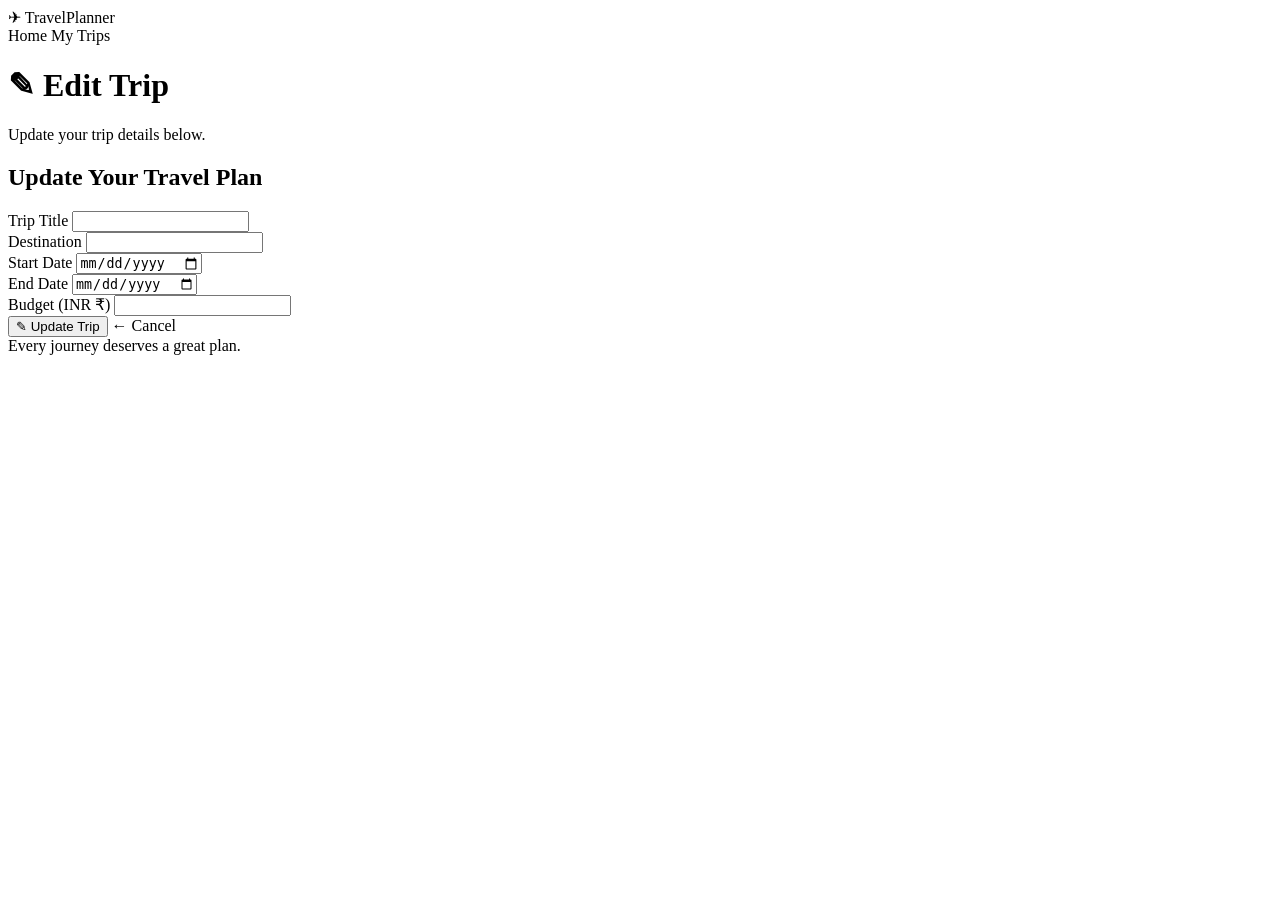
==== src/main/resources/templates/trip-form.html @ 225fa2ee "Initial commit: Travel Planner" ====
<!DOCTYPE html>
<html xmlns:th="http://www.thymeleaf.org">
<head>
    <meta charset="UTF-8">
    <meta name="viewport" content="width=device-width, initial-scale=1">
    <title>Edit Trip | Travel Planner</title>
    <link rel="stylesheet" th:href="@{/style.css}">
</head>
<body>

<nav class="navbar">
    <a class="brand" th:href="@{/}">✈ Travel<span>Planner</span></a>
    <div class="nav-links">
        <a th:href="@{/}">Home</a>
        <a th:href="@{/trips}">My Trips</a>
    </div>
</nav>

<header class="form-banner">
    <h1>✎ Edit Trip</h1>
    <p>Update your trip details below.</p>
</header>

<main>
    <form class="form-card"
          th:action="@{/trips/update/{id}(id=${trip.id})}"
          th:object="${trip}" method="post">

        <h2>Update Your Travel Plan</h2>

        <div class="form-group">
            <label for="title">Trip Title</label>
            <input id="title" type="text" th:field="*{title}" required>
        </div>

        <div class="form-group">
            <label for="destination">Destination</label>
            <input id="destination" type="text"
                   th:field="*{destination}" required>
        </div>

        <div class="form-row">
            <div class="form-group">
                <label for="startDate">Start Date</label>
                <input id="startDate" type="date"
                       th:field="*{startDate}" required>
            </div>

            <div class="form-group">
                <label for="endDate">End Date</label>
                <input id="endDate" type="date"
                       th:field="*{endDate}" required>
            </div>
        </div>

        <div class="form-group">
            <label for="budget">Budget (INR ₹)</label>
            <input id="budget" type="number" min="0" step="0.01"
                   th:field="*{budget}" required>
        </div>

        <div class="form-actions">
            <button class="btn btn-blue" type="submit">✎ Update Trip</button>
            <a class="btn btn-light" th:href="@{/trips}">← Cancel</a>
        </div>

    </form>
</main>

<footer class="footer">Every journey deserves a great plan.</footer>

</body>
</html>
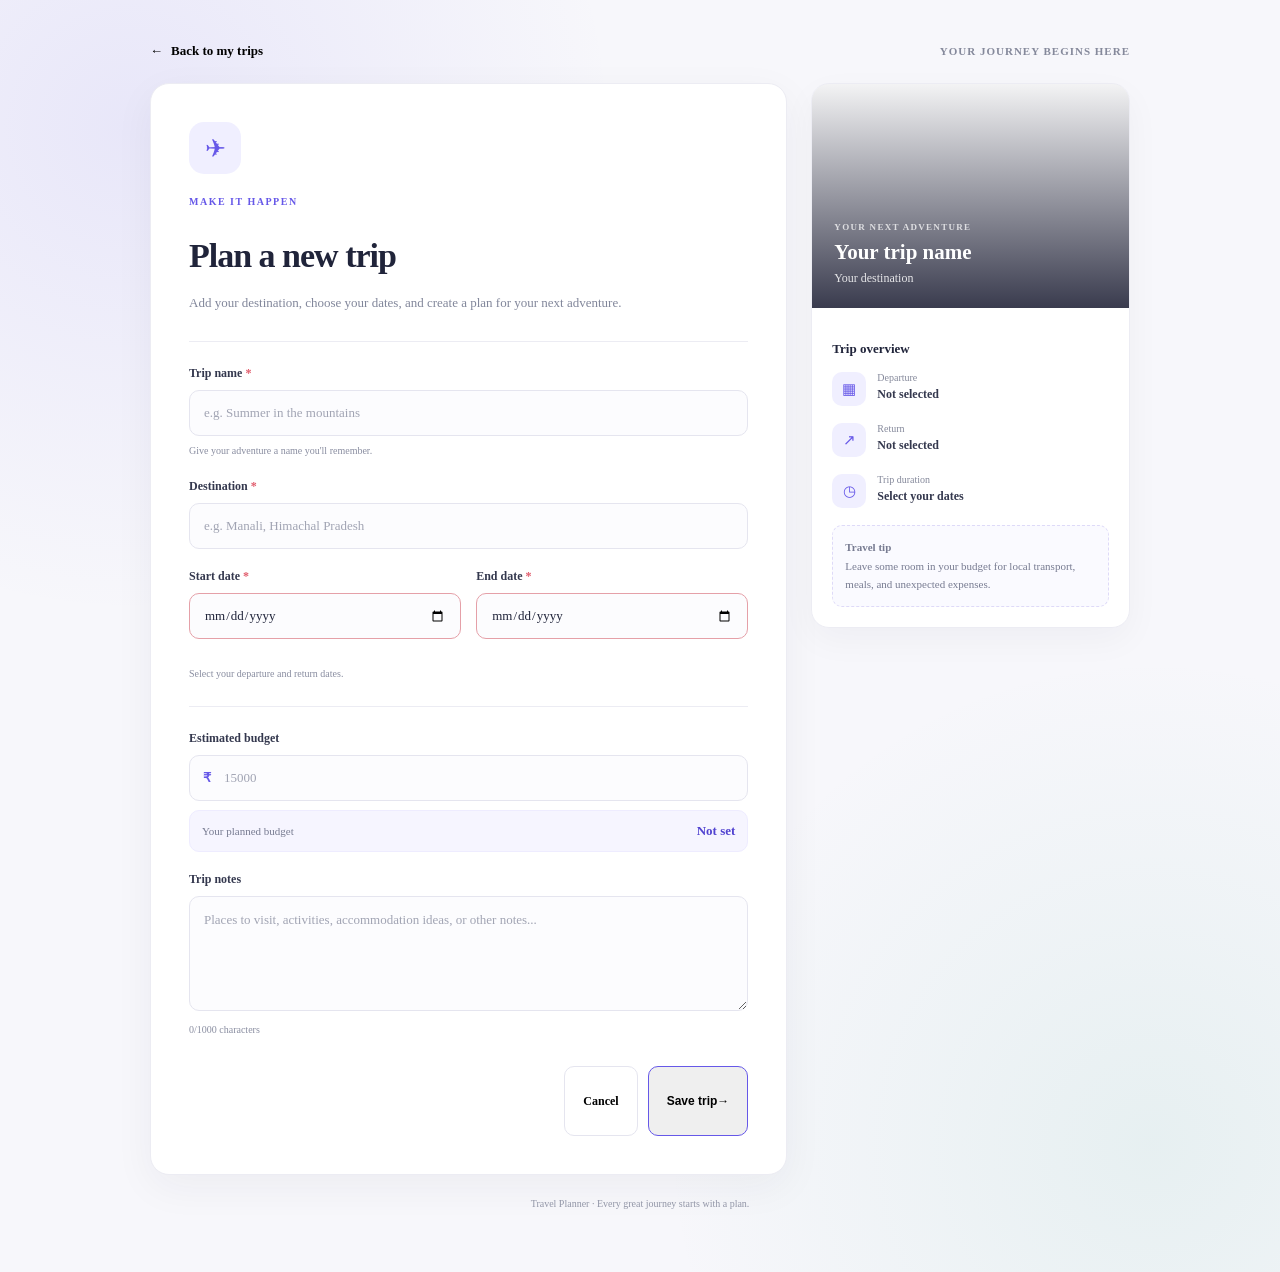
==== commit 50e91b7d: "Upgrade Wanderly Travel Planner" ====
--- a/src/main/resources/templates/trip-form.html
+++ b/src/main/resources/templates/trip-form.html
@@ -1,74 +1,823 @@
 
 <!DOCTYPE html>
-<html xmlns:th="http://www.thymeleaf.org">
+<html lang="en" xmlns:th="http://www.thymeleaf.org">
 <head>
     <meta charset="UTF-8">
     <meta name="viewport" content="width=device-width, initial-scale=1">
-    <title>Edit Trip | Travel Planner</title>
+
+    <title th:text="${pageTitle} + ' | Travel Planner'">Plan a Trip | Travel Planner</title>
+
     <link rel="stylesheet" th:href="@{/style.css}">
+
+    <style>
+        .form-page {
+            min-height: 100vh;
+            padding: 35px 18px 55px;
+            background:
+                radial-gradient(circle at 10% 10%, rgba(102, 88, 232, 0.10), transparent 30%),
+                radial-gradient(circle at 90% 90%, rgba(86, 174, 154, 0.10), transparent 30%),
+                #f7f7fb;
+        }
+
+        .form-wrapper {
+            width: 100%;
+            max-width: 980px;
+            margin: 0 auto;
+        }
+
+        .form-back-row {
+            display: flex;
+            align-items: center;
+            justify-content: space-between;
+            gap: 15px;
+            margin-bottom: 24px;
+        }
+
+        .form-back-row .back-link {
+            display: inline-flex;
+            align-items: center;
+            gap: 8px;
+            font-size: 13px;
+            font-weight: 700;
+        }
+
+        .form-step-label {
+            color: #85899b;
+            font-size: 11px;
+            font-weight: 700;
+            letter-spacing: 1px;
+            text-transform: uppercase;
+        }
+
+        .form-layout {
+            display: grid;
+            grid-template-columns: minmax(0, 1.6fr) minmax(230px, 0.8fr);
+            align-items: start;
+            gap: 24px;
+        }
+
+        .form-card {
+            min-width: 0;
+            padding: clamp(23px, 4vw, 38px);
+            background: #fff;
+            border: 1px solid #ececf3;
+            border-radius: 19px;
+            box-shadow: 0 12px 40px rgba(32, 36, 58, 0.05);
+        }
+
+        .form-heading-icon {
+            display: grid;
+            place-items: center;
+            width: 52px;
+            height: 52px;
+            margin-bottom: 22px;
+            color: #6658e8;
+            background: #f0efff;
+            border-radius: 15px;
+            font-size: 25px;
+        }
+
+        .form-card .eyebrow {
+            margin-bottom: 8px;
+            color: #6658e8;
+            font-size: 10px;
+            font-weight: 800;
+            letter-spacing: 1.5px;
+        }
+
+        .form-card h1 {
+            margin-bottom: 9px;
+            color: #20243a;
+            font-size: clamp(25px, 4vw, 34px);
+            letter-spacing: -1px;
+            line-height: 1.25;
+        }
+
+        .form-card .muted {
+            margin-bottom: 27px;
+            color: #81869a;
+            font-size: 13px;
+            line-height: 1.8;
+        }
+
+        .form-divider {
+            height: 1px;
+            margin: 24px 0;
+            background: #ececf3;
+        }
+
+        .form-group {
+            margin-bottom: 20px;
+        }
+
+        .form-group label {
+            display: block;
+            margin-bottom: 9px;
+            color: #34384e;
+            font-size: 12px;
+            font-weight: 700;
+        }
+
+        .required-star {
+            color: #e15c6c;
+        }
+
+        .form-group input,
+        .form-group textarea {
+            box-sizing: border-box;
+            width: 100%;
+            min-height: 46px;
+            padding: 12px 14px;
+            color: #20243a;
+            background: #fcfcfe;
+            border: 1px solid #e5e5ef;
+            border-radius: 10px;
+            outline: none;
+            font: inherit;
+            font-size: 13px;
+            transition: border-color 0.2s ease,
+                        box-shadow 0.2s ease,
+                        background 0.2s ease;
+        }
+
+        .form-group textarea {
+            min-height: 115px;
+            resize: vertical;
+            line-height: 1.7;
+        }
+
+        .form-group input:focus,
+        .form-group textarea:focus {
+            background: #fff;
+            border-color: #8b80f0;
+            box-shadow: 0 0 0 4px rgba(102, 88, 232, 0.09);
+        }
+
+        .form-group input::placeholder,
+        .form-group textarea::placeholder {
+            color: #a1a4b3;
+        }
+
+        .form-group input:invalid:not(:placeholder-shown) {
+            border-color: #e5a0a8;
+        }
+
+        .form-row {
+            display: grid;
+            grid-template-columns: repeat(2, minmax(0, 1fr));
+            gap: 15px;
+        }
+
+        .form-help {
+            display: block;
+            margin-top: 7px;
+            color: #898da0;
+            font-size: 10px;
+            line-height: 1.6;
+        }
+
+        .budget-input-wrap {
+            position: relative;
+        }
+
+        .budget-input-wrap .currency-symbol {
+            position: absolute;
+            top: 50%;
+            left: 14px;
+            color: #6658e8;
+            font-size: 13px;
+            font-weight: 800;
+            transform: translateY(-50%);
+            pointer-events: none;
+        }
+
+        .budget-input-wrap input {
+            padding-left: 34px;
+        }
+
+        .budget-preview {
+            display: flex;
+            align-items: center;
+            justify-content: space-between;
+            gap: 12px;
+            margin-top: 9px;
+            padding: 12px;
+            background: #f6f5ff;
+            border: 1px solid #eeecff;
+            border-radius: 10px;
+        }
+
+        .budget-preview-label {
+            color: #777b91;
+            font-size: 11px;
+        }
+
+        .budget-preview-value {
+            color: #5143d0;
+            font-size: 13px;
+            font-weight: 800;
+            overflow-wrap: anywhere;
+        }
+
+        .form-actions {
+            display: flex;
+            justify-content: flex-end;
+            flex-wrap: wrap;
+            gap: 10px;
+            margin-top: 28px;
+        }
+
+        .form-actions .button {
+            display: inline-flex;
+            align-items: center;
+            justify-content: center;
+            min-height: 44px;
+            padding: 12px 18px;
+            border-radius: 10px;
+            font-size: 12px;
+            font-weight: 700;
+            cursor: pointer;
+            transition: transform 0.2s ease,
+                        background 0.2s ease;
+        }
+
+        .form-actions .button:hover {
+            transform: translateY(-2px);
+        }
+
+        .form-actions .button-primary {
+            border: 1px solid #6658e8;
+        }
+
+        .form-actions .button-light {
+            border: 1px solid #e5e5ef;
+        }
+
+        .form-actions button:disabled {
+            cursor: not-allowed;
+            opacity: 0.6;
+            transform: none;
+        }
+
+        /* Right-hand trip preview */
+        .trip-preview-panel {
+            position: sticky;
+            top: 25px;
+            overflow: hidden;
+            background: #fff;
+            border: 1px solid #ececf3;
+            border-radius: 18px;
+            box-shadow: 0 12px 35px rgba(32, 36, 58, 0.04);
+        }
+
+        .preview-cover {
+            position: relative;
+            display: flex;
+            align-items: flex-end;
+            min-height: 180px;
+            padding: 22px;
+            overflow: hidden;
+            color: white;
+            background:
+                linear-gradient(0deg, rgba(23, 25, 47, 0.85), rgba(23, 25, 47, 0.05)),
+                url("https://images.unsplash.com/photo-1464822759023-fed622ff2c3b?auto=format&fit=crop&w=900&q=80")
+                center / cover no-repeat;
+        }
+
+        .preview-cover-content {
+            position: relative;
+            z-index: 1;
+            width: 100%;
+        }
+
+        .preview-small-label {
+            margin-bottom: 7px;
+            color: rgba(255, 255, 255, 0.75);
+            font-size: 9px;
+            font-weight: 800;
+            letter-spacing: 1.3px;
+            text-transform: uppercase;
+        }
+
+        .preview-title {
+            margin: 0 0 5px;
+            color: white;
+            font-size: 21px;
+            line-height: 1.3;
+            overflow-wrap: anywhere;
+        }
+
+        .preview-destination {
+            margin: 0;
+            color: rgba(255, 255, 255, 0.85);
+            font-size: 12px;
+            overflow-wrap: anywhere;
+        }
+
+        .preview-details {
+            padding: 20px;
+        }
+
+        .preview-details h3 {
+            margin-bottom: 15px;
+            color: #20243a;
+            font-size: 13px;
+        }
+
+        .preview-detail-row {
+            display: flex;
+            align-items: flex-start;
+            gap: 11px;
+            margin-bottom: 17px;
+        }
+
+        .preview-detail-icon {
+            display: grid;
+            place-items: center;
+            flex-shrink: 0;
+            width: 34px;
+            height: 34px;
+            color: #6658e8;
+            background: #f0efff;
+            border-radius: 10px;
+            font-size: 15px;
+        }
+
+        .preview-detail-label {
+            margin-bottom: 4px;
+            color: #85899b;
+            font-size: 10px;
+        }
+
+        .preview-detail-value {
+            color: #34384e;
+            font-size: 12px;
+            font-weight: 700;
+            overflow-wrap: anywhere;
+        }
+
+        .preview-note {
+            margin-top: 5px;
+            padding: 12px;
+            color: #777b91;
+            background: #fafaff;
+            border: 1px dashed #dedaf8;
+            border-radius: 10px;
+            font-size: 11px;
+            line-height: 1.7;
+        }
+
+        .form-page-footer {
+            margin-top: 23px;
+            color: #9296a7;
+            font-size: 10px;
+            text-align: center;
+        }
+
+        @media (max-width: 760px) {
+            .form-layout {
+                grid-template-columns: minmax(0, 1fr);
+            }
+
+            .trip-preview-panel {
+                position: static;
+            }
+
+            .preview-cover {
+                min-height: 150px;
+            }
+        }
+
+        @media (max-width: 480px) {
+            .form-page {
+                padding: 20px 12px 35px;
+            }
+
+            .form-back-row {
+                align-items: flex-start;
+                flex-direction: column;
+                gap: 8px;
+            }
+
+            .form-card {
+                padding: 22px 17px;
+            }
+
+            .form-row {
+                grid-template-columns: minmax(0, 1fr);
+                gap: 0;
+            }
+
+            .form-actions {
+                flex-direction: column-reverse;
+            }
+
+            .form-actions .button {
+                width: 100%;
+                box-sizing: border-box;
+            }
+        }
+    </style>
 </head>
-<body>
-
-<nav class="navbar">
-    <a class="brand" th:href="@{/}">✈ Travel<span>Planner</span></a>
-    <div class="nav-links">
-        <a th:href="@{/}">Home</a>
-        <a th:href="@{/trips}">My Trips</a>
+
+<body class="form-page">
+
+<div class="form-wrapper">
+
+    <!-- Back navigation -->
+    <div class="form-back-row">
+        <a class="back-link" th:href="@{/trips}">
+            <span aria-hidden="true">←</span> Back to my trips
+        </a>
+
+        <span class="form-step-label">Your journey begins here</span>
     </div>
-</nav>
-
-<header class="form-banner">
-    <h1>✎ Edit Trip</h1>
-    <p>Update your trip details below.</p>
-</header>
-
-<main>
-    <form class="form-card"
-          th:action="@{/trips/update/{id}(id=${trip.id})}"
-          th:object="${trip}" method="post">
-
-        <h2>Update Your Travel Plan</h2>
-
-        <div class="form-group">
-            <label for="title">Trip Title</label>
-            <input id="title" type="text" th:field="*{title}" required>
-        </div>
-
-        <div class="form-group">
-            <label for="destination">Destination</label>
-            <input id="destination" type="text"
-                   th:field="*{destination}" required>
-        </div>
-
-        <div class="form-row">
-            <div class="form-group">
-                <label for="startDate">Start Date</label>
-                <input id="startDate" type="date"
-                       th:field="*{startDate}" required>
+
+    <div class="form-layout">
+
+        <!-- Main trip form -->
+        <section class="form-card">
+
+            <div class="form-heading-icon" aria-hidden="true">✈</div>
+
+            <p class="eyebrow">MAKE IT HAPPEN</p>
+
+            <h1 th:text="${pageTitle}">Plan a new trip</h1>
+
+            <p class="muted">
+                Add your destination, choose your dates, and create a plan
+                for your next adventure.
+            </p>
+
+            <div class="form-divider"></div>
+
+            <form id="tripForm"
+                  th:action="@{/trips/save}"
+                  th:object="${trip}"
+                  method="post">
+
+                <input type="hidden" th:field="*{id}">
+
+                <!-- Trip name -->
+                <div class="form-group">
+                    <label for="title">
+                        Trip name <span class="required-star">*</span>
+                    </label>
+
+                    <input
+                        id="title"
+                        type="text"
+                        th:field="*{title}"
+                        placeholder="e.g. Summer in the mountains"
+                        maxlength="100"
+                        autocomplete="off"
+                        required>
+
+                    <small class="form-help">
+                        Give your adventure a name you'll remember.
+                    </small>
+                </div>
+
+                <!-- Destination -->
+                <div class="form-group">
+                    <label for="destination">
+                        Destination <span class="required-star">*</span>
+                    </label>
+
+                    <input
+                        id="destination"
+                        type="text"
+                        th:field="*{destination}"
+                        placeholder="e.g. Manali, Himachal Pradesh"
+                        maxlength="150"
+                        autocomplete="off"
+                        required>
+                </div>
+
+                <!-- Travel dates -->
+                <div class="form-row">
+
+                    <div class="form-group">
+                        <label for="startDate">
+                            Start date <span class="required-star">*</span>
+                        </label>
+
+                        <input
+                            id="startDate"
+                            type="date"
+                            th:field="*{startDate}"
+                            required>
+                    </div>
+
+                    <div class="form-group">
+                        <label for="endDate">
+                            End date <span class="required-star">*</span>
+                        </label>
+
+                        <input
+                            id="endDate"
+                            type="date"
+                            th:field="*{endDate}"
+                            required>
+                    </div>
+
+                </div>
+
+                <small class="form-help" id="dateHelp" role="status">
+                    Select your departure and return dates.
+                </small>
+
+                <div class="form-divider"></div>
+
+                <!-- Budget -->
+                <div class="form-group">
+                    <label for="budget">Estimated budget</label>
+
+                    <div class="budget-input-wrap">
+                        <span class="currency-symbol" aria-hidden="true">₹</span>
+
+                        <input
+                            id="budget"
+                            type="number"
+                            min="0"
+                            step="0.01"
+                            th:field="*{budget}"
+                            placeholder="15000">
+                    </div>
+
+                    <div class="budget-preview">
+                        <span class="budget-preview-label">
+                            Your planned budget
+                        </span>
+
+                        <span class="budget-preview-value" id="budgetPreview">
+                            Not set
+                        </span>
+                    </div>
+                </div>
+
+                <!-- Notes -->
+                <div class="form-group">
+                    <label for="description">Trip notes</label>
+
+                    <textarea
+                        id="description"
+                        th:field="*{description}"
+                        rows="4"
+                        maxlength="1000"
+                        placeholder="Places to visit, activities, accommodation ideas, or other notes..."></textarea>
+
+                    <small class="form-help">
+                        <span id="noteCount">0</span>/1000 characters
+                    </small>
+                </div>
+
+                <!-- Form actions -->
+                <div class="form-actions">
+                    <a class="button button-light" th:href="@{/trips}">
+                        Cancel
+                    </a>
+
+                    <button class="button button-primary" type="submit">
+                        Save trip <span aria-hidden="true">→</span>
+                    </button>
+                </div>
+
+            </form>
+        </section>
+
+        <!-- Live trip preview -->
+        <aside class="trip-preview-panel">
+
+            <div class="preview-cover">
+                <div class="preview-cover-content">
+                    <div class="preview-small-label">Your next adventure</div>
+
+                    <h2 class="preview-title" id="previewTitle">
+                        Your trip name
+                    </h2>
+
+                    <p class="preview-destination" id="previewDestination">
+                        Your destination
+                    </p>
+                </div>
             </div>
 
-            <div class="form-group">
-                <label for="endDate">End Date</label>
-                <input id="endDate" type="date"
-                       th:field="*{endDate}" required>
+            <div class="preview-details">
+
+                <h3>Trip overview</h3>
+
+                <div class="preview-detail-row">
+                    <div class="preview-detail-icon" aria-hidden="true">▦</div>
+
+                    <div>
+                        <div class="preview-detail-label">Departure</div>
+                        <div class="preview-detail-value" id="previewStartDate">
+                            Not selected
+                        </div>
+                    </div>
+                </div>
+
+                <div class="preview-detail-row">
+                    <div class="preview-detail-icon" aria-hidden="true">↗</div>
+
+                    <div>
+                        <div class="preview-detail-label">Return</div>
+                        <div class="preview-detail-value" id="previewEndDate">
+                            Not selected
+                        </div>
+                    </div>
+                </div>
+
+                <div class="preview-detail-row">
+                    <div class="preview-detail-icon" aria-hidden="true">◷</div>
+
+                    <div>
+                        <div class="preview-detail-label">Trip duration</div>
+                        <div class="preview-detail-value" id="previewDuration">
+                            Select your dates
+                        </div>
+                    </div>
+                </div>
+
+                <div class="preview-note">
+                    <strong>Travel tip</strong><br>
+                    Leave some room in your budget for local transport,
+                    meals, and unexpected expenses.
+                </div>
+
             </div>
-        </div>
-
-        <div class="form-group">
-            <label for="budget">Budget (INR ₹)</label>
-            <input id="budget" type="number" min="0" step="0.01"
-                   th:field="*{budget}" required>
-        </div>
-
-        <div class="form-actions">
-            <button class="btn btn-blue" type="submit">✎ Update Trip</button>
-            <a class="btn btn-light" th:href="@{/trips}">← Cancel</a>
-        </div>
-
-    </form>
-</main>
-
-<footer class="footer">Every journey deserves a great plan.</footer>
+        </aside>
+
+    </div>
+
+    <footer class="form-page-footer">
+        Travel Planner · Every great journey starts with a plan.
+    </footer>
+
+</div>
+
+<script>
+    document.addEventListener("DOMContentLoaded", function () {
+        const titleInput = document.getElementById("title");
+        const destinationInput = document.getElementById("destination");
+        const startDateInput = document.getElementById("startDate");
+        const endDateInput = document.getElementById("endDate");
+        const budgetInput = document.getElementById("budget");
+        const descriptionInput = document.getElementById("description");
+        const tripForm = document.getElementById("tripForm");
+
+        const previewTitle = document.getElementById("previewTitle");
+        const previewDestination = document.getElementById("previewDestination");
+        const previewStartDate = document.getElementById("previewStartDate");
+        const previewEndDate = document.getElementById("previewEndDate");
+        const previewDuration = document.getElementById("previewDuration");
+        const budgetPreview = document.getElementById("budgetPreview");
+        const dateHelp = document.getElementById("dateHelp");
+        const noteCount = document.getElementById("noteCount");
+
+        function updateTextPreview(input, element, fallback) {
+            const value = input.value.trim();
+            element.textContent = value || fallback;
+        }
+
+        function formatDate(dateValue) {
+            if (!dateValue) {
+                return "Not selected";
+            }
+
+            const parts = dateValue.split("-");
+
+            if (parts.length !== 3) {
+                return "Not selected";
+            }
+
+            const date = new Date(
+                Number(parts[0]),
+                Number(parts[1]) - 1,
+                Number(parts[2])
+            );
+
+            return date.toLocaleDateString("en-IN", {
+                day: "numeric",
+                month: "short",
+                year: "numeric"
+            });
+        }
+
+        function updateDates() {
+            const startValue = startDateInput.value;
+            const endValue = endDateInput.value;
+
+            startDateInput.setCustomValidity("");
+            endDateInput.setCustomValidity("");
+
+            previewStartDate.textContent = formatDate(startValue);
+            previewEndDate.textContent = formatDate(endValue);
+
+            if (startValue) {
+                endDateInput.min = startValue;
+            } else {
+                endDateInput.removeAttribute("min");
+            }
+
+            if (startValue && endValue) {
+                const start = new Date(startValue + "T00:00:00");
+                const end = new Date(endValue + "T00:00:00");
+
+                const difference =
+                    Math.round((end - start) / (1000 * 60 * 60 * 24));
+
+                if (difference < 0) {
+                    previewDuration.textContent = "Check your dates";
+                    dateHelp.textContent =
+                        "The return date cannot be before the departure date.";
+                    endDateInput.setCustomValidity(
+                        "Return date cannot be before departure date."
+                    );
+                } else {
+                    const days = difference + 1;
+
+                    previewDuration.textContent =
+                        days + (days === 1 ? " day" : " days");
+
+                    dateHelp.textContent =
+                        "Your trip will last " + days +
+                        (days === 1 ? " day, including travel dates." :
+                                      " days, including travel dates.");
+                }
+            } else {
+                previewDuration.textContent = "Select your dates";
+                dateHelp.textContent =
+                    "Select your departure and return dates.";
+            }
+        }
+
+        function updateBudget() {
+            const value = budgetInput.value;
+
+            if (value === "") {
+                budgetPreview.textContent = "Not set";
+                return;
+            }
+
+            const amount = Number(value);
+
+            if (!Number.isFinite(amount) || amount < 0) {
+                budgetPreview.textContent = "Enter a valid amount";
+                return;
+            }
+
+            budgetPreview.textContent = amount.toLocaleString("en-IN", {
+                style: "currency",
+                currency: "INR",
+                maximumFractionDigits: 2
+            });
+        }
+
+        function updateNoteCount() {
+            noteCount.textContent = descriptionInput.value.length;
+        }
+
+        titleInput.addEventListener("input", function () {
+            updateTextPreview(titleInput, previewTitle, "Your trip name");
+        });
+
+        destinationInput.addEventListener("input", function () {
+            updateTextPreview(
+                destinationInput,
+                previewDestination,
+                "Your destination"
+            );
+        });
+
+        startDateInput.addEventListener("change", updateDates);
+        endDateInput.addEventListener("change", updateDates);
+        budgetInput.addEventListener("input", updateBudget);
+        descriptionInput.addEventListener("input", updateNoteCount);
+
+        tripForm.addEventListener("submit", function (event) {
+            updateDates();
+
+            if (!tripForm.checkValidity()) {
+                event.preventDefault();
+                tripForm.reportValidity();
+            }
+        });
+
+        // Initialize preview for existing trips when editing.
+        updateTextPreview(titleInput, previewTitle, "Your trip name");
+        updateTextPreview(
+            destinationInput,
+            previewDestination,
+            "Your destination"
+        );
+
+        updateDates();
+        updateBudget();
+        updateNoteCount();
+    });
+</script>
 
 </body>
 </html>
